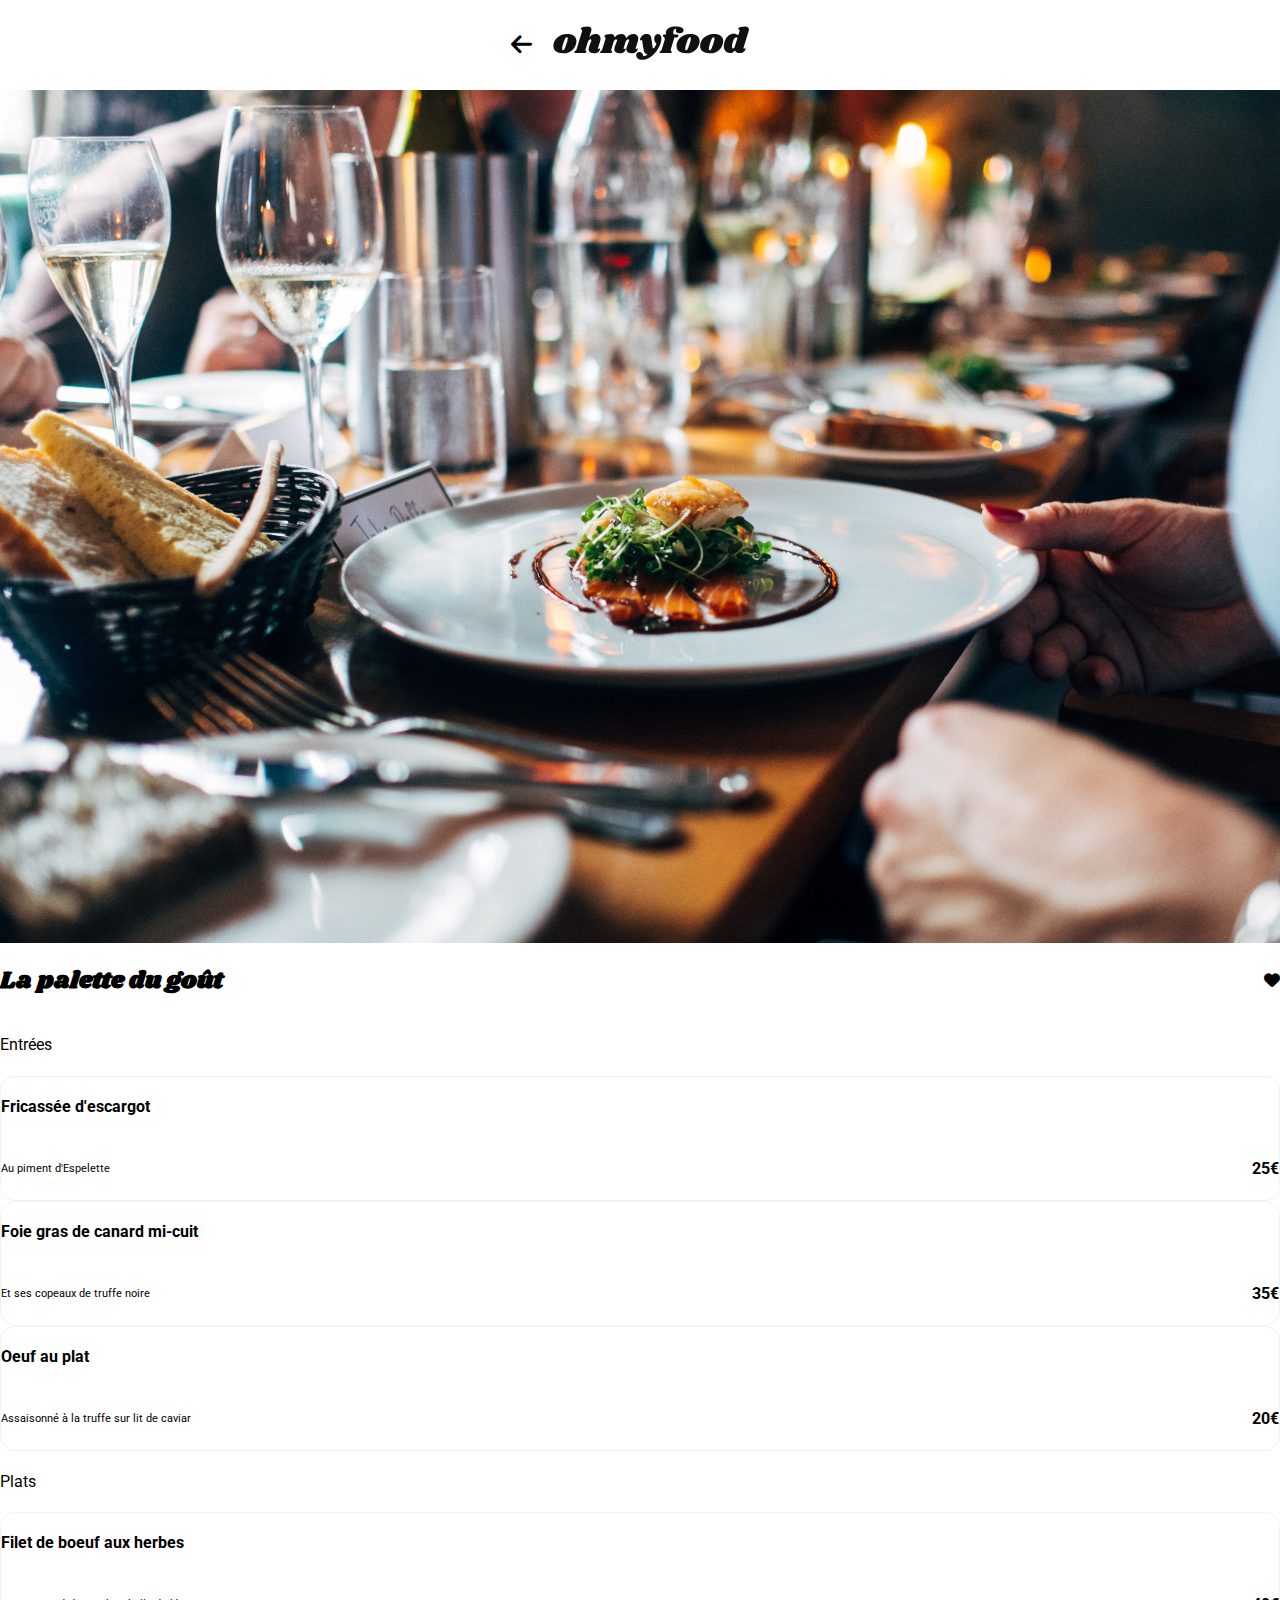
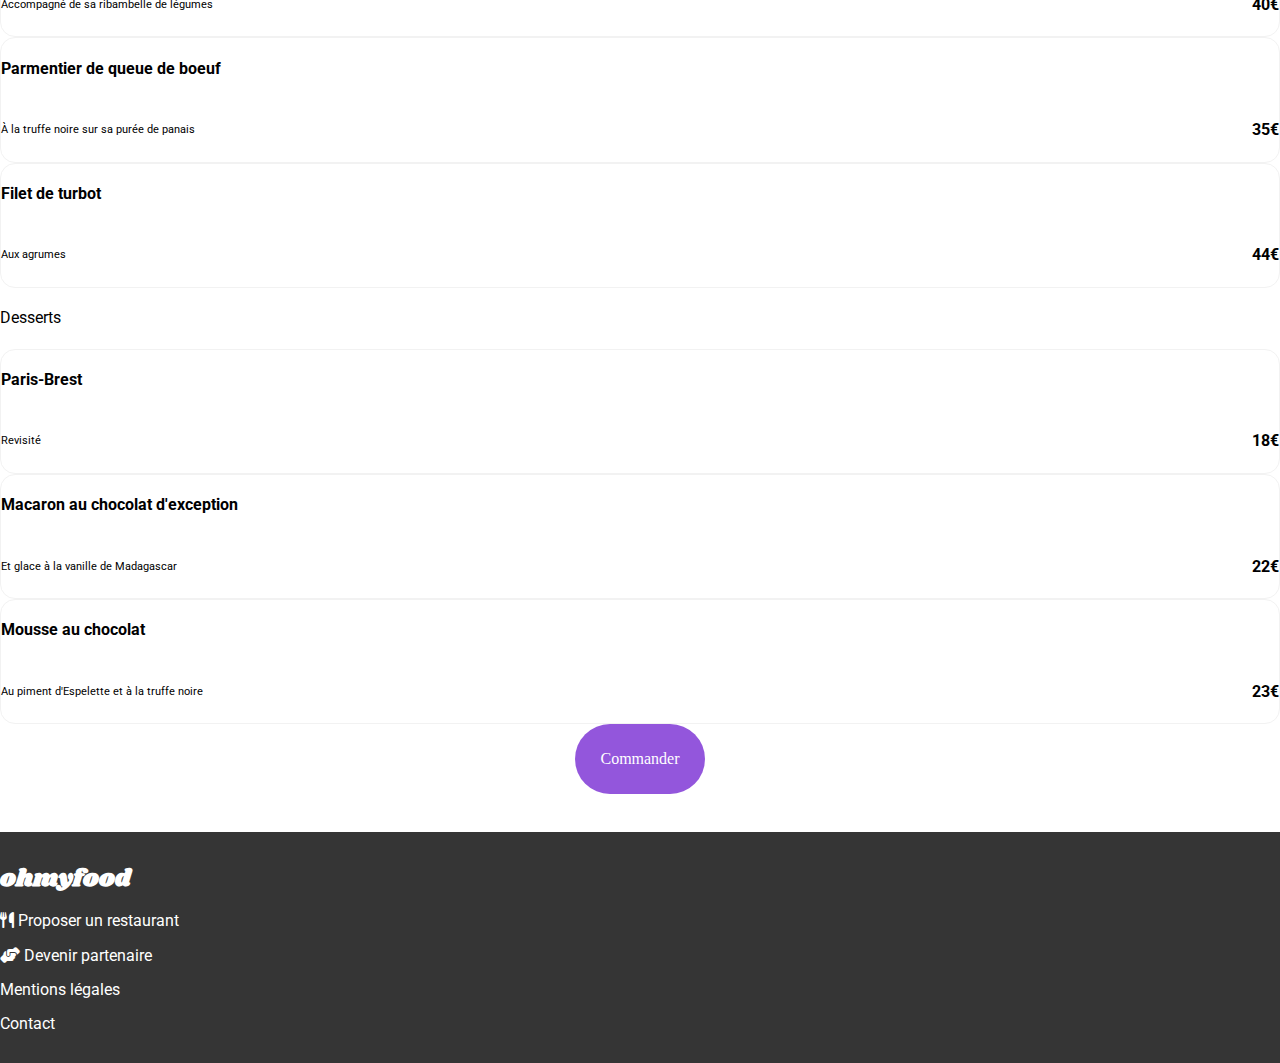
==== page-menu1.html @ dd516ca6 "Adding of menu1 page" ====
<!doctype html>
<html lang="en">
  <head>
    <!-- Required meta tags -->
    <meta charset="utf-8">
    <meta name="viewport" content="width=device-width, initial-scale=1">

    <!-- Bootstrap CSS -->
    <link href="https://cdn.jsdelivr.net/npm/bootstrap@5.1.3/dist/css/bootstrap.min.css" rel="stylesheet" integrity="sha384-1BmE4kWBq78iYhFldvKuhfTAU6auU8tT94WrHftjDbrCEXSU1oBoqyl2QvZ6jIW3" crossorigin="anonymous">
    <link rel="stylesheet" 
    href="https://cdnjs.cloudflare.com/ajax/libs/font-awesome/6.1.1/css/all.min.css">
    <link rel="stylesheet" href="css/normalize.css"/>
    <link rel="stylesheet" href="css/page-menu1.css"/>
    
    <title>La palette du goût</title>
  </head>
  <body>
    <header>
      <nav>
        <div class="container">
          <div class="row header-container">
            <div class="col header-items">
              <div class="return">
                <a href="index.html">
                  <i class="fa-solid fa-arrow-left return-icon"></i>
                </a>
              </div>
              <div>
                <img id="logo" src="images/logo/ohmyfood@2x.svg" alt="logo ohmyfood"/>
              </div>
            </div>
          </div>
        </div>
      </nav>
    </header>
    <main>
      <section> 
        <div class="container"> 
          <div class="row"> 
            <div class="col"> 
              <img src="images/restaurants/jay-wennington-N_Y88TWmGwA-unsplash.jpg" alt="La palette du goût" class="restaurant-image"/>
            </div>
          </div>
        </div>
      </section>
      <section> 
        <div class="container"> 
          <div class="row py-3 bg-light"> 
            <div class="col-12 restaurant-name">
              <div>
                <h2>La palette du goût</h2>
              </div>
              <div>
                <i class="fa-solid fa-heart"></i>
              </div>
            </div>
            <div class="col-12 entries"> 
              <div>
                <h4>Entrées</h4>
              </div>
            </div>
            
            <div class="col-12"> 
              <div class="entry">
                <div>
                  <h4>Fricassée d'escargot</h4>
                </div>
                <div class="entry-item">
                  <div>
                    <h6>Au piment d'Espelette</h6>
                  </div>
                  <div>
                    <h4>25€</h4>
                  </div>
                </div>
              </div>
            </div>

            <div class="col-12"> 
              <div class="entry">
                <div>
                  <h4>Foie gras de canard mi-cuit</h4>
                </div>
                <div class="entry-item">
                  <div>
                    <h6>Et ses copeaux de truffe noire</h6>
                  </div>
                  <div>
                    <h4>35€</h4>
                  </div>
                </div>
              </div>
            </div>

            <div class="col-12"> 
              <div class="entry">
                <div>
                  <h4>Oeuf au plat</h4>
                </div>
                <div class="entry-item">
                  <div>
                    <h6>Assaisonné à la truffe sur lit de caviar</h6>
                  </div>
                  <div>
                    <h4>20€</h4>
                  </div>
                </div>
              </div>
            </div>

            <div class="col-12 meals"> 
              <div>
                <h4>Plats</h4>
              </div>
            </div>
            
            <div class="col-12"> 
              <div class="meal">
                <div>
                  <h4>Filet de boeuf aux herbes</h4>
                </div>
                <div class="meal-item">
                  <div>
                    <h6>Accompagné de sa ribambelle de légumes</h6>
                  </div>
                  <div>
                    <h4>40€</h4>
                  </div>
                </div>
              </div>
            </div>

            <div class="col-12"> 
              <div class="meal">
                <div>
                  <h4>Parmentier de queue de boeuf</h4>
                </div>
                <div class="meal-item">
                  <div>
                    <h6>À la truffe noire sur sa purée de panais</h6>
                  </div>
                  <div>
                    <h4>35€</h4>
                  </div>
                </div>
              </div>
            </div>

            <div class="col-12"> 
              <div class="meal">
                <div>
                  <h4>Filet de turbot</h4>
                </div>
                <div class="meal-item">
                  <div>
                    <h6>Aux agrumes</h6>
                  </div>
                  <div>
                    <h4>44€</h4>
                  </div>
                </div>
              </div>
            </div>

            <div class="col-12 desserts"> 
              <div>
                <h4>Desserts</h4>
              </div>
            </div>
            
            <div class="col-12"> 
              <div class="dessert">
                <div>
                  <h4>Paris-Brest</h4>
                </div>
                <div class="dessert-item">
                  <div>
                    <h6>Revisité</h6>
                  </div>
                  <div>
                    <h4>18€</h4>
                  </div>
                </div>
              </div>
            </div>

            <div class="col-12"> 
              <div class="dessert">
                <div>
                  <h4>Macaron au chocolat d'exception</h4>
                </div>
                <div class="dessert-item">
                  <div>
                    <h6>Et glace à la vanille de Madagascar</h6>
                  </div>
                  <div>
                    <h4>22€</h4>
                  </div>
                </div>
              </div>
            </div>

            <div class="col-12"> 
              <div class="dessert">
                <div>
                  <h4>Mousse au chocolat</h4>
                </div>
                <div class="dessert-item">
                  <div>
                    <h6>Au piment d'Espelette et à la truffe noire</h6>
                  </div>
                  <div>
                    <h4>23€</h4>
                  </div>
                </div>
              </div>
            </div>

            <div class="col-12">
              <div class="order"> 
                <button class="order-button">Commander</button>
              </div>
            </div>
          
          </div>
        </div>
      </section>
    </main>

    <footer>
       <div class="container footer-container"> 
          <div class="row footer-title"> 
            <h2>ohmyfood</h2>
          </div>
          <div class="row footer-items">
            <div class="col-12 col-md-3">
              <ul>
                <li>
                  <a href="#"><i class="fa-solid fa-utensils"></i> Proposer un restaurant</a>
                </li>
              </ul>
            </div>
            <div class="col-12 col-md-3">
              <ul>
                <li>
                  <a href="#"><i class="fa-solid fa-handshake-angle"></i> Devenir partenaire</a>
                </li>
              </ul>
            </div>
            <div class="col-12 col-md-3">
              <ul>
                <li>
                  <a href="#">Mentions légales</a>
                </li>
              </ul>
            </div>
            <div class="col-12 col-md-3">
              <ul>
                <li>
                  <a href="mailto:amanamard@gmail.com">Contact</a>
                </li>
              </ul>
            </div>
          </div>
        </div>
    </footer>

    

    <!-- Option 1: Bootstrap Bundle with Popper -->
    <script src="https://cdn.jsdelivr.net/npm/bootstrap@5.1.3/dist/js/bootstrap.bundle.min.js" integrity="sha384-ka7Sk0Gln4gmtz2MlQnikT1wXgYsOg+OMhuP+IlRH9sENBO0LRn5q+8nbTov4+1p" crossorigin="anonymous"></script>

    
    
  </body>
</html>
---- css/page-menu1.css ----
@import url('https://fonts.googleapis.com/css2?family=Shrikhand&display=swap');
@import url('https://fonts.googleapis.com/css2?family=Roboto:wght@400;700&family=Shrikhand&display=swap');
*{
	box-sizing: border-box;
}

/*header*/
.header-container{
	padding: 2% 0 2% 0;
}

.header-items{
	display: flex;
	align-items: center;
	justify-content: center;

}

#logo{
	font-family: 'Shrikhand', cursive;
}

.return-icon{
	font-size: 150%;
	color: black;
	position: relative;
	right: 100%;
}

/*restaurant image*/
.restaurant-image{
	width: 100%;
}

/*restaurant menu*/
.restaurant-name{
	display: flex;
	align-items: center;
	justify-content: space-between;
}

.restaurant-name h2{
	font-family: 'Shrikhand', cursive;
}

.entries h4, .meals h4, .desserts h4{
	font-family: 'Roboto', sans-serif;
	font-weight: 400;
}

.entry, .meal, .dessert{
	background: white;
	border: 1px solid #f2f2f2;
	border-radius: 15px 15px;
}

.entry h4, .meal h4, .dessert h4{
	font-family: 'Roboto', sans-serif;
	font-weight: 700;
}

.entry-item, .meal-item, .dessert-item{
	display: flex;
	align-items: center;
	justify-content: space-between;
}

.entry-item h6, .meal-item h6, .dessert-item h6{
	font-family: 'Roboto', sans-serif;
	font-weight: 400;
}

.entry-item h4, .meal-item h4, .dessert-item h4{
	font-family: 'Roboto', sans-serif;
	font-weight: 700;
}

.order{
	text-align: center;
}

.order-button{
	border-radius: 40px 40px;
	background: #9356DC;
	color: white;
	padding: 2% 2%;
	margin-bottom: 3%;
	border: 1px none #9356DC;
}

.order-button:hover{
	background: linear-gradient(#FF79DA, #9356DC);
	box-shadow: 0 8px 16px 0 rgba(0,0,0,0.2);
}

/*footer*/
.footer-container{
	padding-top: 1%;
	padding-bottom: 1%;
	background: #353535;
	color: white;
}

.footer-title h2{
	font-family: 'Shrikhand', cursive;
}

.footer-items ul{
	list-style-type: none;
	font-family: 'Roboto', sans-serif;
	font-weight: 400;
	color: black;
	padding-left: 0;
}

a{
	text-decoration: none;
}

.footer-items li a{
	color: white;
}
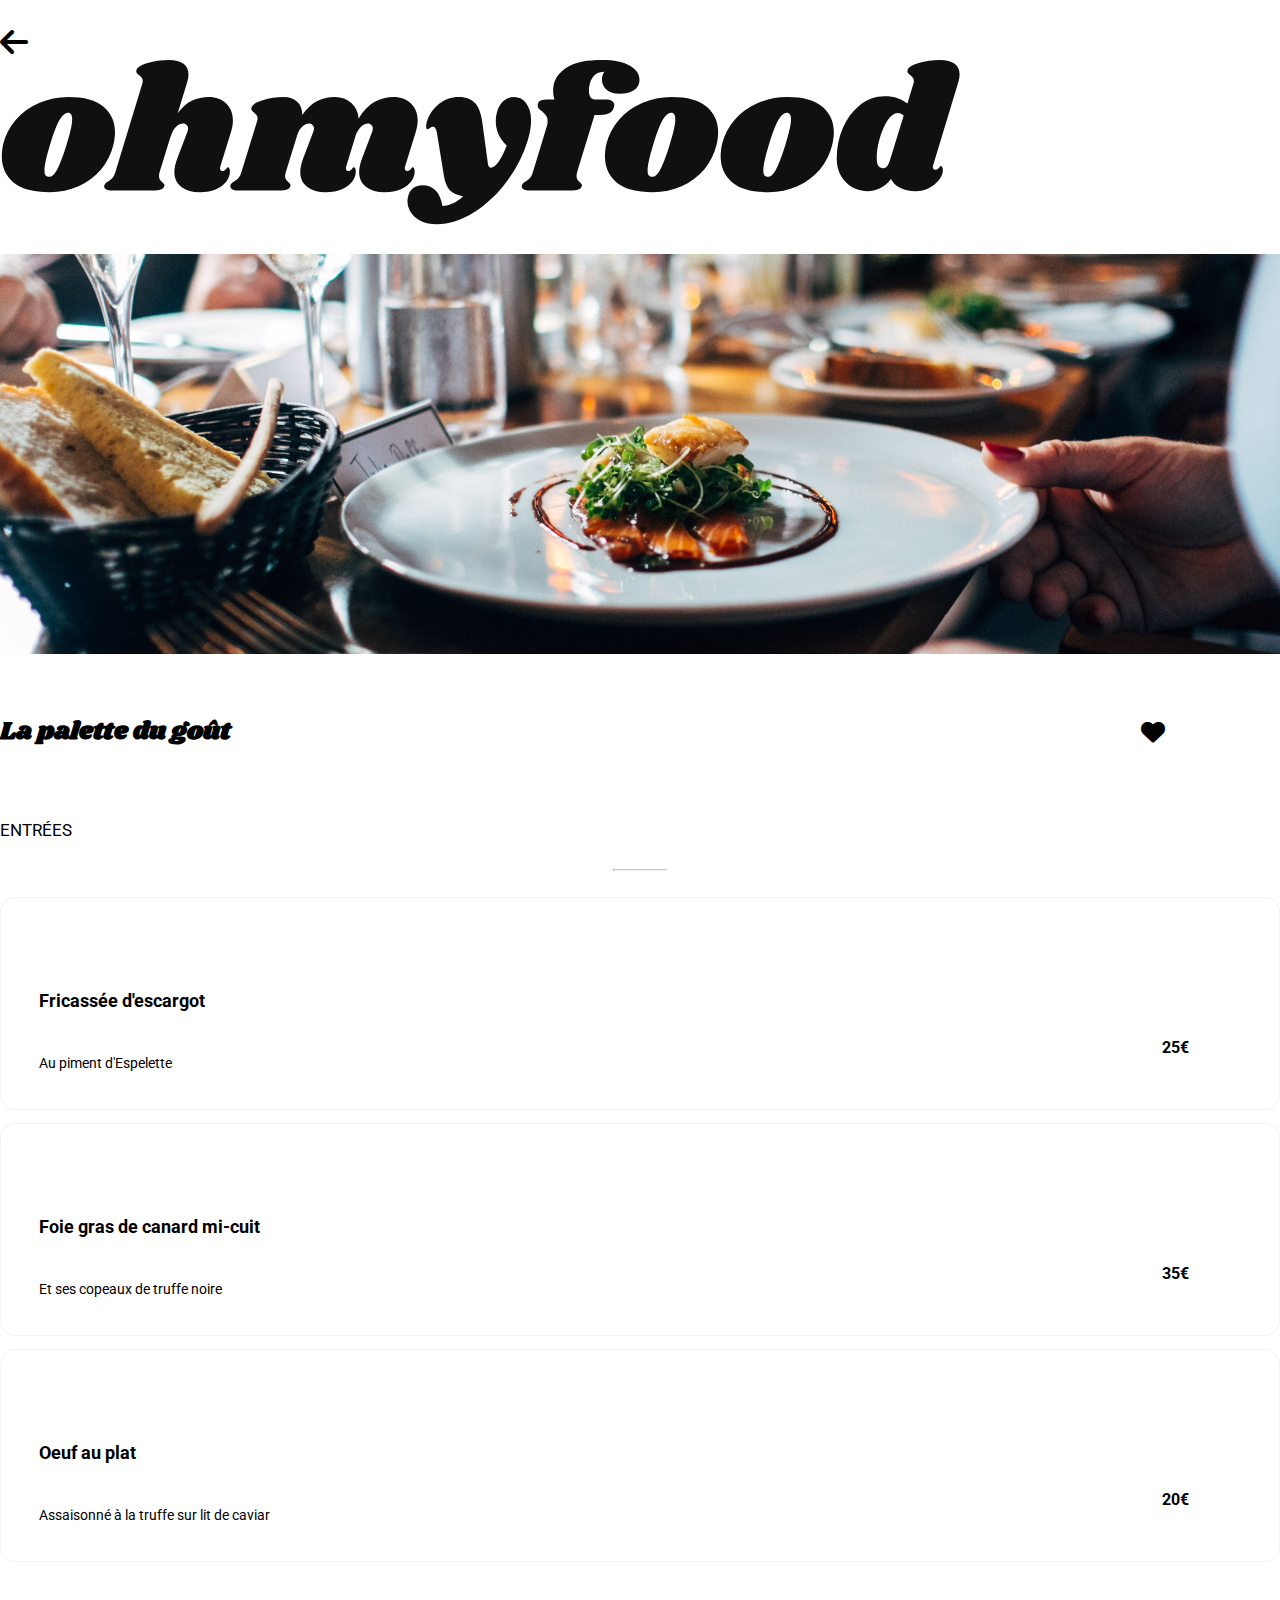
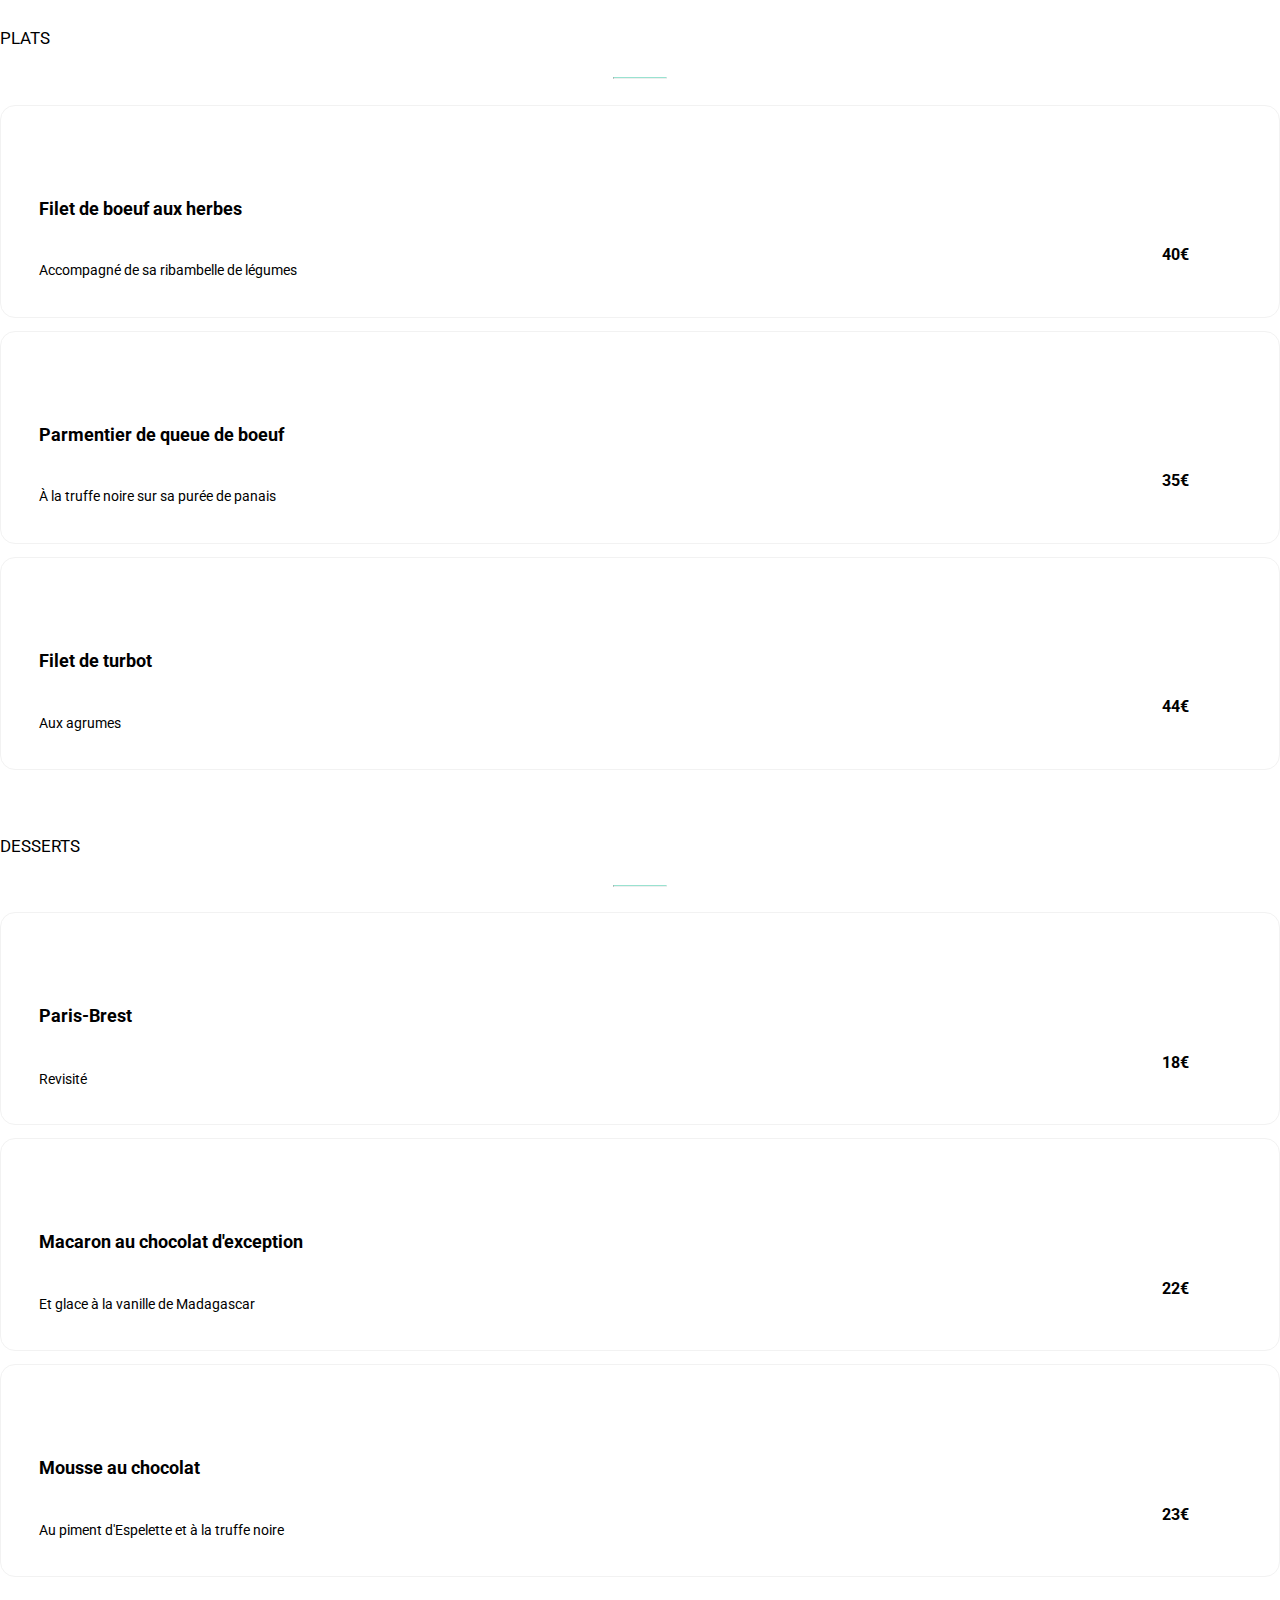
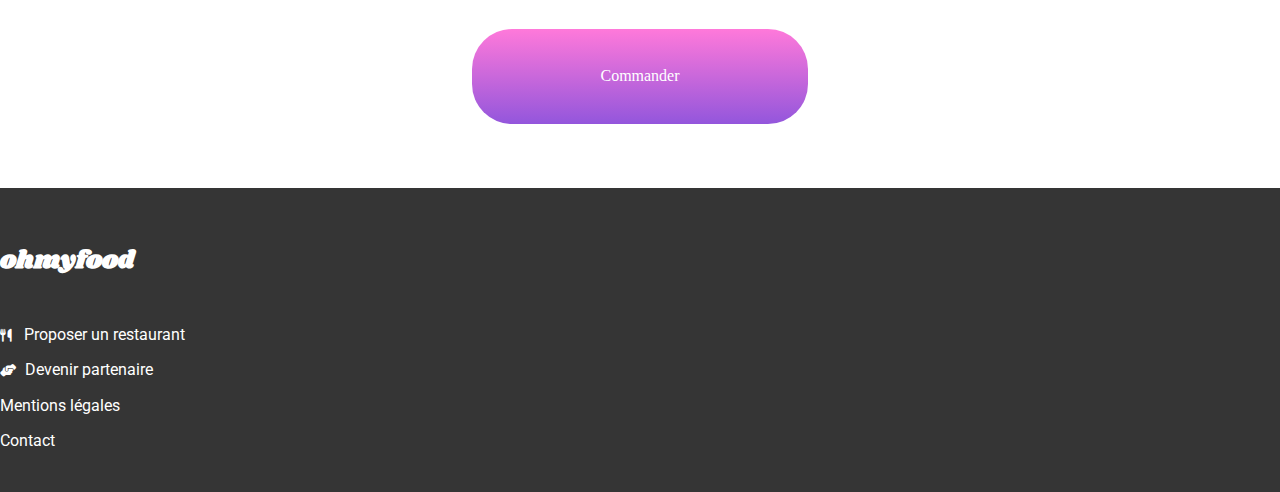
==== commit c86cbf76: "Pages update" ====
--- a/page-menu1.html
+++ b/page-menu1.html
@@ -10,7 +10,7 @@
     <link rel="stylesheet" 
     href="https://cdnjs.cloudflare.com/ajax/libs/font-awesome/6.1.1/css/all.min.css">
     <link rel="stylesheet" href="css/normalize.css"/>
-    <link rel="stylesheet" href="css/page-menu1.css"/>
+    <link rel="stylesheet" href="css/menu.css"/>
     
     <title>La palette du goût</title>
   </head>
@@ -18,14 +18,14 @@
     <header>
       <nav>
         <div class="container">
-          <div class="row header-container">
-            <div class="col header-items">
-              <div class="return">
+          <div class="header-container">
+            <div class="row header-items gx-2">
+              <div class="offset-1 col-2 return">
                 <a href="index.html">
                   <i class="fa-solid fa-arrow-left return-icon"></i>
                 </a>
               </div>
-              <div>
+              <div class=" col-9 logo-container">
                 <img id="logo" src="images/logo/ohmyfood@2x.svg" alt="logo ohmyfood"/>
               </div>
             </div>
@@ -43,66 +43,67 @@
           </div>
         </div>
       </section>
-      <section> 
-        <div class="container"> 
-          <div class="row py-3 bg-light"> 
+      <section>
+        <div class="container">
+          <div class="row bg-light"> 
             <div class="col-12 restaurant-name">
               <div>
                 <h2>La palette du goût</h2>
               </div>
               <div>
-                <i class="fa-solid fa-heart"></i>
+                <i class="fa-solid fa-heart heart-icon"></i>
               </div>
             </div>
             <div class="col-12 entries"> 
               <div>
-                <h4>Entrées</h4>
+                <h5>Entrées</h5>
+                <hr class="new1"/>
               </div>
             </div>
             
-            <div class="col-12"> 
+            <div class="col-12 col-md-6 entry-choice"> 
               <div class="entry">
                 <div>
-                  <h4>Fricassée d'escargot</h4>
+                  <h6>Fricassée d'escargot</h6>
                 </div>
                 <div class="entry-item">
                   <div>
                     <h6>Au piment d'Espelette</h6>
                   </div>
                   <div>
-                    <h4>25€</h4>
-                  </div>
-                </div>
-              </div>
-            </div>
-
-            <div class="col-12"> 
+                    <h5 class="price">25€</h5>
+                  </div>
+                </div>
+              </div>
+            </div>
+
+            <div class="col-12 col-md-6 entry-choice"> 
               <div class="entry">
                 <div>
-                  <h4>Foie gras de canard mi-cuit</h4>
+                  <h6>Foie gras de canard mi-cuit</h6>
                 </div>
                 <div class="entry-item">
                   <div>
                     <h6>Et ses copeaux de truffe noire</h6>
                   </div>
                   <div>
-                    <h4>35€</h4>
-                  </div>
-                </div>
-              </div>
-            </div>
-
-            <div class="col-12"> 
+                    <h5 class="price">35€</h5>
+                  </div>
+                </div>
+              </div>
+            </div>
+
+            <div class="col-12 col-md-6 entry-choice"> 
               <div class="entry">
                 <div>
-                  <h4>Oeuf au plat</h4>
+                  <h6>Oeuf au plat</h6>
                 </div>
                 <div class="entry-item">
                   <div>
                     <h6>Assaisonné à la truffe sur lit de caviar</h6>
                   </div>
                   <div>
-                    <h4>20€</h4>
+                    <h5 class="price">20€</h5>
                   </div>
                 </div>
               </div>
@@ -110,53 +111,54 @@
 
             <div class="col-12 meals"> 
               <div>
-                <h4>Plats</h4>
+                <h5>Plats</h5>
+                <hr class="new2"/>
               </div>
             </div>
             
-            <div class="col-12"> 
+            <div class="col-12 col-md-6 meal-choice"> 
               <div class="meal">
                 <div>
-                  <h4>Filet de boeuf aux herbes</h4>
+                  <h6>Filet de boeuf aux herbes</h6>
                 </div>
                 <div class="meal-item">
                   <div>
                     <h6>Accompagné de sa ribambelle de légumes</h6>
                   </div>
                   <div>
-                    <h4>40€</h4>
-                  </div>
-                </div>
-              </div>
-            </div>
-
-            <div class="col-12"> 
+                    <h5 class="price">40€</h5>
+                  </div>
+                </div>
+              </div>
+            </div>
+
+            <div class="col-12 col-md-6 meal-choice"> 
               <div class="meal">
                 <div>
-                  <h4>Parmentier de queue de boeuf</h4>
+                  <h6>Parmentier de queue de boeuf</h6>
                 </div>
                 <div class="meal-item">
                   <div>
                     <h6>À la truffe noire sur sa purée de panais</h6>
                   </div>
                   <div>
-                    <h4>35€</h4>
-                  </div>
-                </div>
-              </div>
-            </div>
-
-            <div class="col-12"> 
+                    <h5 class="price">35€</h5>
+                  </div>
+                </div>
+              </div>
+            </div>
+
+            <div class="col-12 col-md-6 meal-choice"> 
               <div class="meal">
                 <div>
-                  <h4>Filet de turbot</h4>
+                  <h6>Filet de turbot</h6>
                 </div>
                 <div class="meal-item">
                   <div>
                     <h6>Aux agrumes</h6>
                   </div>
                   <div>
-                    <h4>44€</h4>
+                    <h5 class="price">44€</h5>
                   </div>
                 </div>
               </div>
@@ -164,53 +166,54 @@
 
             <div class="col-12 desserts"> 
               <div>
-                <h4>Desserts</h4>
+                <h5>Desserts</h5>
+                <hr class="new3"/>
               </div>
             </div>
             
-            <div class="col-12"> 
+            <div class="col-12 col-md-6 dessert-choice"> 
               <div class="dessert">
                 <div>
-                  <h4>Paris-Brest</h4>
+                  <h6>Paris-Brest</h6>
                 </div>
                 <div class="dessert-item">
                   <div>
                     <h6>Revisité</h6>
                   </div>
                   <div>
-                    <h4>18€</h4>
-                  </div>
-                </div>
-              </div>
-            </div>
-
-            <div class="col-12"> 
+                    <h5 class="price">18€</h5>
+                  </div>
+                </div>
+              </div>
+            </div>
+
+            <div class="col-12 col-md-6 dessert-choice"> 
               <div class="dessert">
                 <div>
-                  <h4>Macaron au chocolat d'exception</h4>
+                  <h6>Macaron au chocolat d'exception</h6>
                 </div>
                 <div class="dessert-item">
                   <div>
                     <h6>Et glace à la vanille de Madagascar</h6>
                   </div>
                   <div>
-                    <h4>22€</h4>
-                  </div>
-                </div>
-              </div>
-            </div>
-
-            <div class="col-12"> 
+                    <h5 class="price">22€</h5>
+                  </div>
+                </div>
+              </div>
+            </div>
+
+            <div class="col-12 col-md-6 dessert-choice"> 
               <div class="dessert">
                 <div>
-                  <h4>Mousse au chocolat</h4>
+                  <h6>Mousse au chocolat</h6>
                 </div>
                 <div class="dessert-item">
                   <div>
                     <h6>Au piment d'Espelette et à la truffe noire</h6>
                   </div>
                   <div>
-                    <h4>23€</h4>
+                    <h5 class="price">23€</h5>
                   </div>
                 </div>
               </div>
@@ -229,40 +232,40 @@
 
     <footer>
        <div class="container footer-container"> 
-          <div class="row footer-title"> 
-            <h2>ohmyfood</h2>
-          </div>
-          <div class="row footer-items">
-            <div class="col-12 col-md-3">
-              <ul>
-                <li>
-                  <a href="#"><i class="fa-solid fa-utensils"></i> Proposer un restaurant</a>
-                </li>
-              </ul>
-            </div>
-            <div class="col-12 col-md-3">
-              <ul>
-                <li>
-                  <a href="#"><i class="fa-solid fa-handshake-angle"></i> Devenir partenaire</a>
-                </li>
-              </ul>
-            </div>
-            <div class="col-12 col-md-3">
-              <ul>
-                <li>
-                  <a href="#">Mentions légales</a>
-                </li>
-              </ul>
-            </div>
-            <div class="col-12 col-md-3">
-              <ul>
-                <li>
-                  <a href="mailto:amanamard@gmail.com">Contact</a>
-                </li>
-              </ul>
-            </div>
-          </div>
-        </div>
+        <div class="row footer-title"> 
+          <h2>ohmyfood</h2>
+        </div>
+        <div class="row footer-items">
+          <div class="col-12 col-md-3">
+            <ul>
+              <li>
+                <a href="#"><i class="fa-solid fa-utensils footer-icon"><span class="first"></span></i>Proposer un restaurant</a>
+              </li>
+            </ul>
+          </div>
+          <div class="col-12 col-md-3">
+            <ul>
+              <li>
+                <a href="#"><i class="fa-solid fa-handshake-angle footer-icon"><span class="second"></span></i></i>Devenir partenaire</a>
+              </li>
+            </ul>
+          </div>
+          <div class="col-12 col-md-3">
+            <ul>
+              <li>
+                <a href="#">Mentions légales</a>
+              </li>
+            </ul>
+          </div>
+          <div class="col-12 col-md-3">
+            <ul>
+              <li>
+                <a href="mailto:amanamard@gmail.com">Contact</a>
+              </li>
+            </ul>
+          </div>
+        </div>
+      </div>
     </footer>
 
     
--- a/css/menu.css
+++ b/css/menu.css
@@ -0,0 +1,299 @@
+@import url('https://fonts.googleapis.com/css2?family=Shrikhand&display=swap');
+@import url('https://fonts.googleapis.com/css2?family=Roboto:wght@400;700&family=Shrikhand&display=swap');
+*{
+	box-sizing: border-box;
+}
+
+/*header*/
+.header-container{
+	padding: 2% 0 2% 0;
+}
+
+.header-items{
+	align-items: center;
+}
+
+#logo{
+	font-family: 'Shrikhand', cursive;
+	width: 75%;
+}
+
+.return-icon{
+	font-size: 150%;
+	color: black;
+}
+
+/*restaurant image*/
+.restaurant-image{
+	object-fit: cover;
+	width: 100%;
+	height: 260px;
+}
+
+/*restaurant menu*/
+.restaurant-name{
+	display: flex;
+	align-items: center;
+	justify-content: space-between;
+	padding-top: 7%;
+	padding-bottom:5%;
+	padding-right: 9%;
+	
+
+}
+
+.restaurant-name h2{
+	font-family: 'Shrikhand', cursive;
+	font-size: 25px;
+}
+
+.heart-icon{
+	font-size: 150%;
+}
+
+.entries h5{
+	font-family: 'Roboto', sans-serif;
+	font-weight: 400;
+	font-size: 17px;
+	text-transform: uppercase;
+	padding-top: 1%;
+}
+
+.meals h5{
+	font-family: 'Roboto', sans-serif;
+	font-weight: 400;
+	font-size: 17px;
+	text-transform: uppercase;
+	padding-top: 8%;
+}
+
+.desserts h5{
+	font-family: 'Roboto', sans-serif;
+	font-weight: 400;
+	font-size: 17px;
+	text-transform: uppercase;
+	padding-top: 8%;
+}
+
+hr.new1, hr.new2, hr.new3 {
+  border-top: 1px solid #99E2D0;
+  width: 12%;
+  margin-top: -1%;
+  margin-bottom: 2%;
+}
+
+.entry-choice, .meal-choice, .dessert-choice{
+	margin-top: 2%;
+	margin-bottom: 1%;
+}
+
+.entry, .meal, .dessert{
+	background: white;
+	border: 1px solid #f2f2f2;
+	border-radius: 15px 15px;
+	/*padding-left: 3%;
+	padding-right: 7%;*/
+	padding: 4% 7% 2% 3%;
+	cursor: pointer;
+}
+
+.entry h6, .meal h6, .dessert h6{
+	font-family: 'Roboto', sans-serif;
+	font-weight: 700;
+	font-size: 18px;
+	margin-bottom: 0;
+}
+
+.entry-item, .meal-item, .dessert-item{
+	display: flex;
+	align-items: center;
+	justify-content: space-between;
+}
+
+.entry-item h6, .meal-item h6, .dessert-item h6{
+	font-family: 'Roboto', sans-serif;
+	font-weight: 400;
+	font-size: 14px;
+	margin-bottom: 1%;
+}
+
+.price{
+	font-family: 'Roboto', sans-serif;
+	font-weight: 700;
+	font-size: 16px;
+}
+
+.order{
+	text-align: center;
+	margin-top: 10%;
+	margin-bottom: 12%;
+}
+
+.order-button{
+	border-radius: 40px 40px;
+	background: linear-gradient(#FF79DA, #9356DC);
+	color: white;
+	padding: 5% 14%;
+	margin-bottom: 3%;
+	border: 1px none #9356DC;
+}
+
+.order-button:hover{
+	background: linear-gradient(#FF79DA, #9356DC);
+	opacity: 0.8;
+	box-shadow: 0 8px 16px 0 rgba(0,0,0,0.2);
+}
+
+/*footer*/
+.footer-container{
+	padding-top: 1%;
+	padding-bottom: 1%;
+	background: #353535;
+	color: white;
+}
+
+.footer-title{
+	padding: 6% 0 4% 0;
+}
+
+.footer-title h2{
+	font-family: 'Shrikhand', cursive;
+	font-size: 18px;
+}
+
+.footer-items{
+	line-height: 60%;
+	padding-bottom: 5%;
+}
+
+.footer-items ul{
+	list-style-type: none;
+	font-family: 'Roboto', sans-serif;
+	font-weight: 400;
+	color: black;
+	padding-left: 0;
+}
+
+.footer-items li a{
+	color: white;
+}
+
+.first{
+	padding-left: 13px;
+}
+
+.second{
+	padding-left: 9px;
+}
+
+.footer-icon{
+	font-size: 13px;
+}
+
+a{
+	text-decoration: none;
+}
+
+@media screen and (min-width: 768px){
+
+	/*restaurant image*/
+	.restaurant-image{
+		height: 350px;
+	}
+
+	/*restaurant menu*/
+	.restaurant-name{
+		padding-top: 5%;
+		padding-bottom: 3%;
+	}
+
+	.entries h5{
+		padding-bottom: 1%;
+	}
+
+	.meals h5{
+		padding-top: 4%;
+		padding-bottom: 1%;
+	}
+
+	.desserts h5{
+		padding-top: 4%;
+		padding-bottom: 1%;
+	}
+
+	hr.new1, hr.new2, hr.new3 {
+	  width: 6%;
+	  margin-bottom: 0;
+	}
+	
+	.entry-choice, .meal-choice, .dessert-choice{
+		margin-top: 2%;
+		margin-bottom: 0;
+	}
+
+	.order{
+		margin-top: 5%;
+		margin-bottom: 7%;
+	}
+
+	.order-button{
+		padding: 3% 10%;
+		margin-bottom: 1%;
+	}
+
+	/*footer*/
+	.footer-container{
+		padding-top: 0;
+		padding-bottom: 0;
+	}
+
+	.footer-title{
+		padding: 3% 0 1% 0;
+	}
+
+	.footer-title h2{
+		font-size: 25px;
+	}
+
+	.footer-items{
+		line-height: 120%;
+		padding-bottom: 2%;
+	}
+}
+
+@media screen and (min-width: 992px){
+
+	/*header*/
+	.return-icon{
+		font-size: 200%;
+	}
+
+	/*restaurant image*/
+	.restaurant-image{
+		height: 400px;
+	}
+
+	/*restaurant menu*/
+	.restaurant-name{
+		padding-top: 3%;
+		padding-bottom: 1%;
+	}
+
+	hr.new1, hr.new2, hr.new3 {
+	  width: 4%;
+	}
+
+	.entry-choice, .meal-choice, .dessert-choice{
+		margin-top: 2%;
+		margin-bottom: -1%;
+	}
+
+	.order{
+		margin-bottom: 5%;
+	}
+
+	.order-button{
+		margin-bottom: 0;
+	}
+	
+}